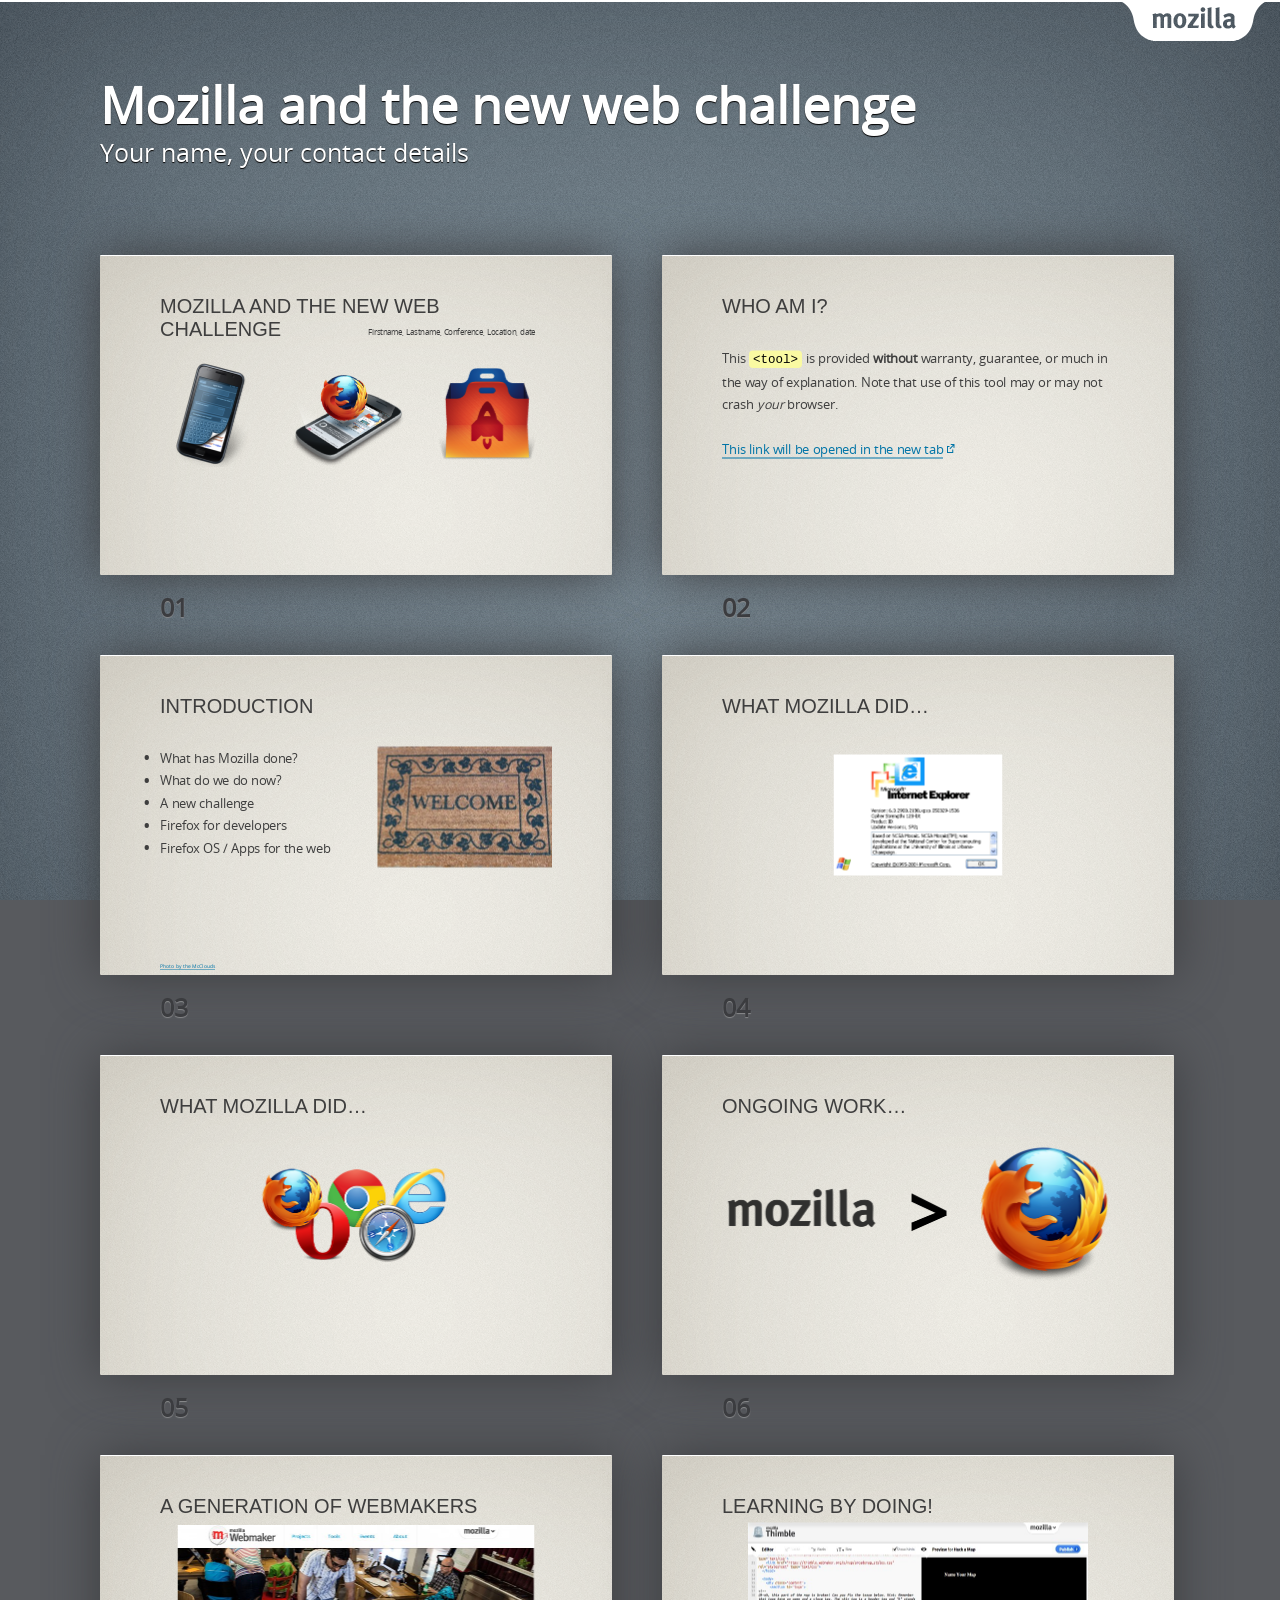
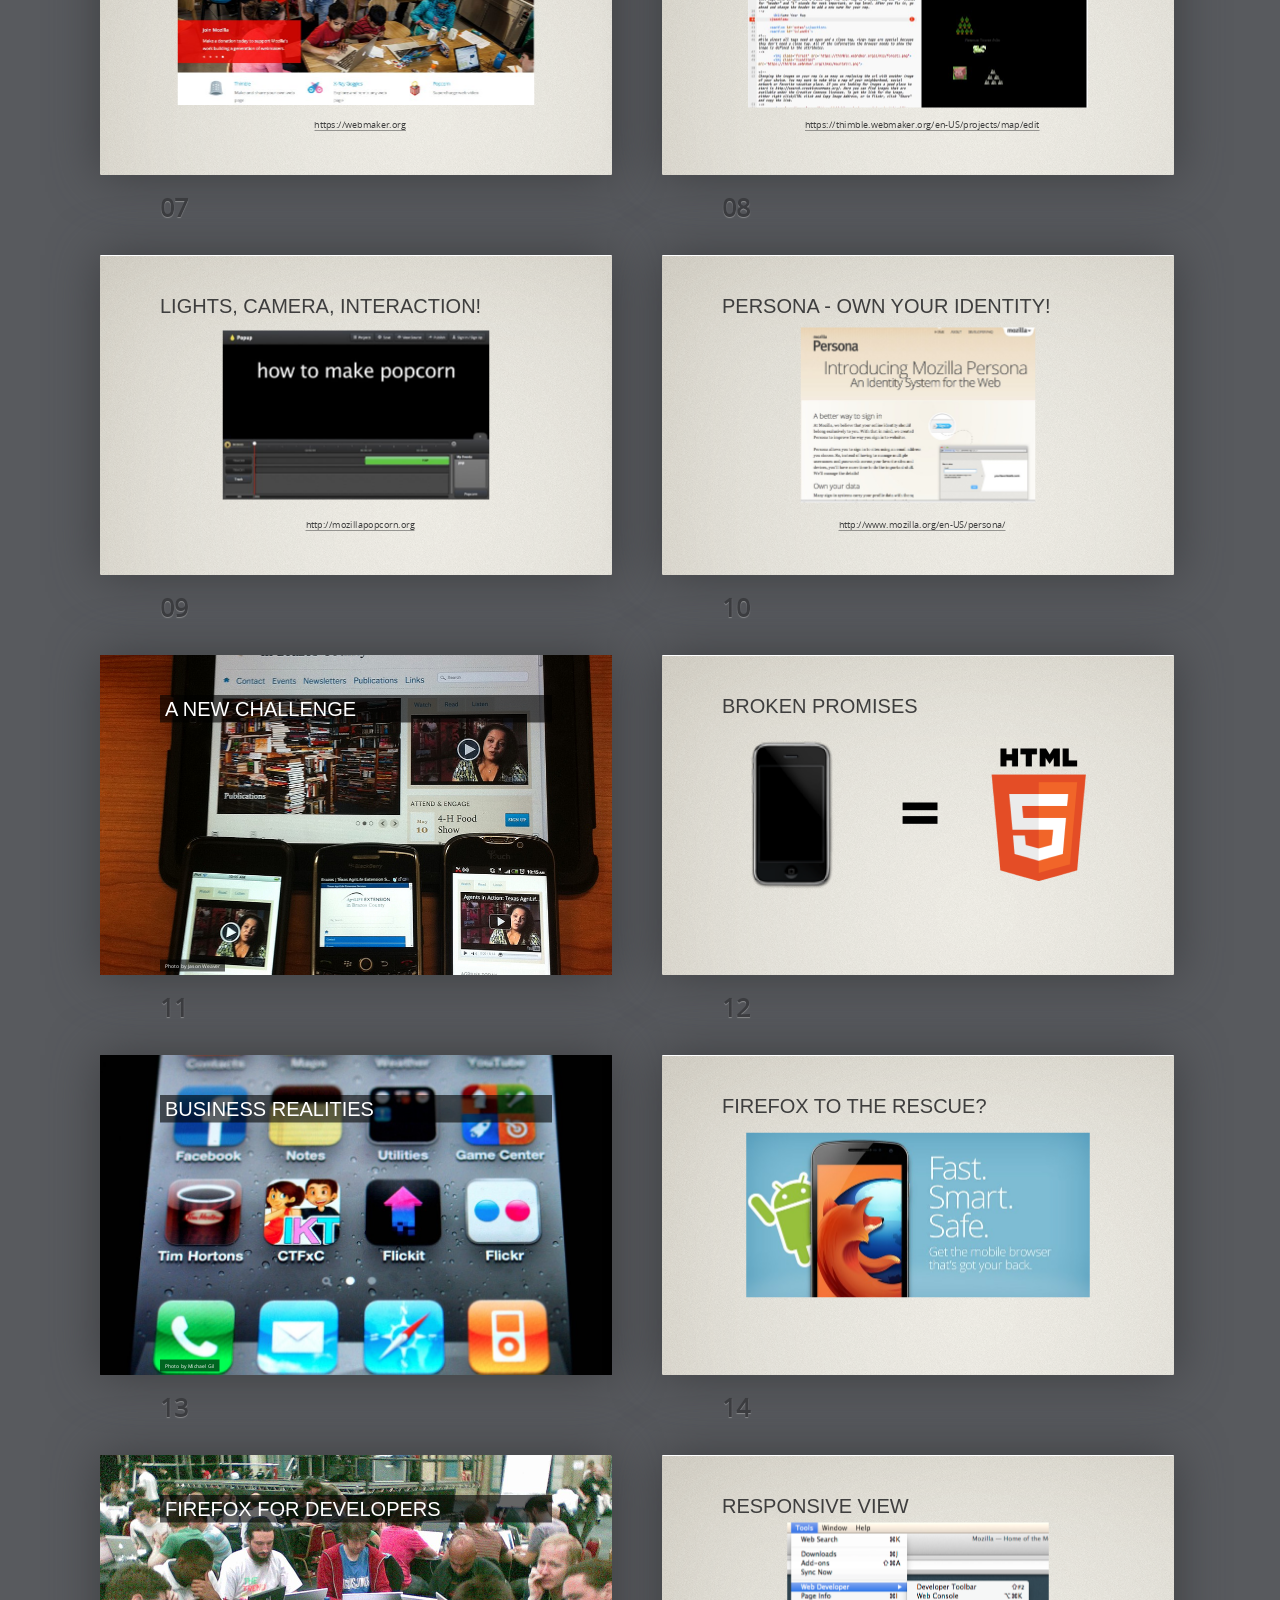
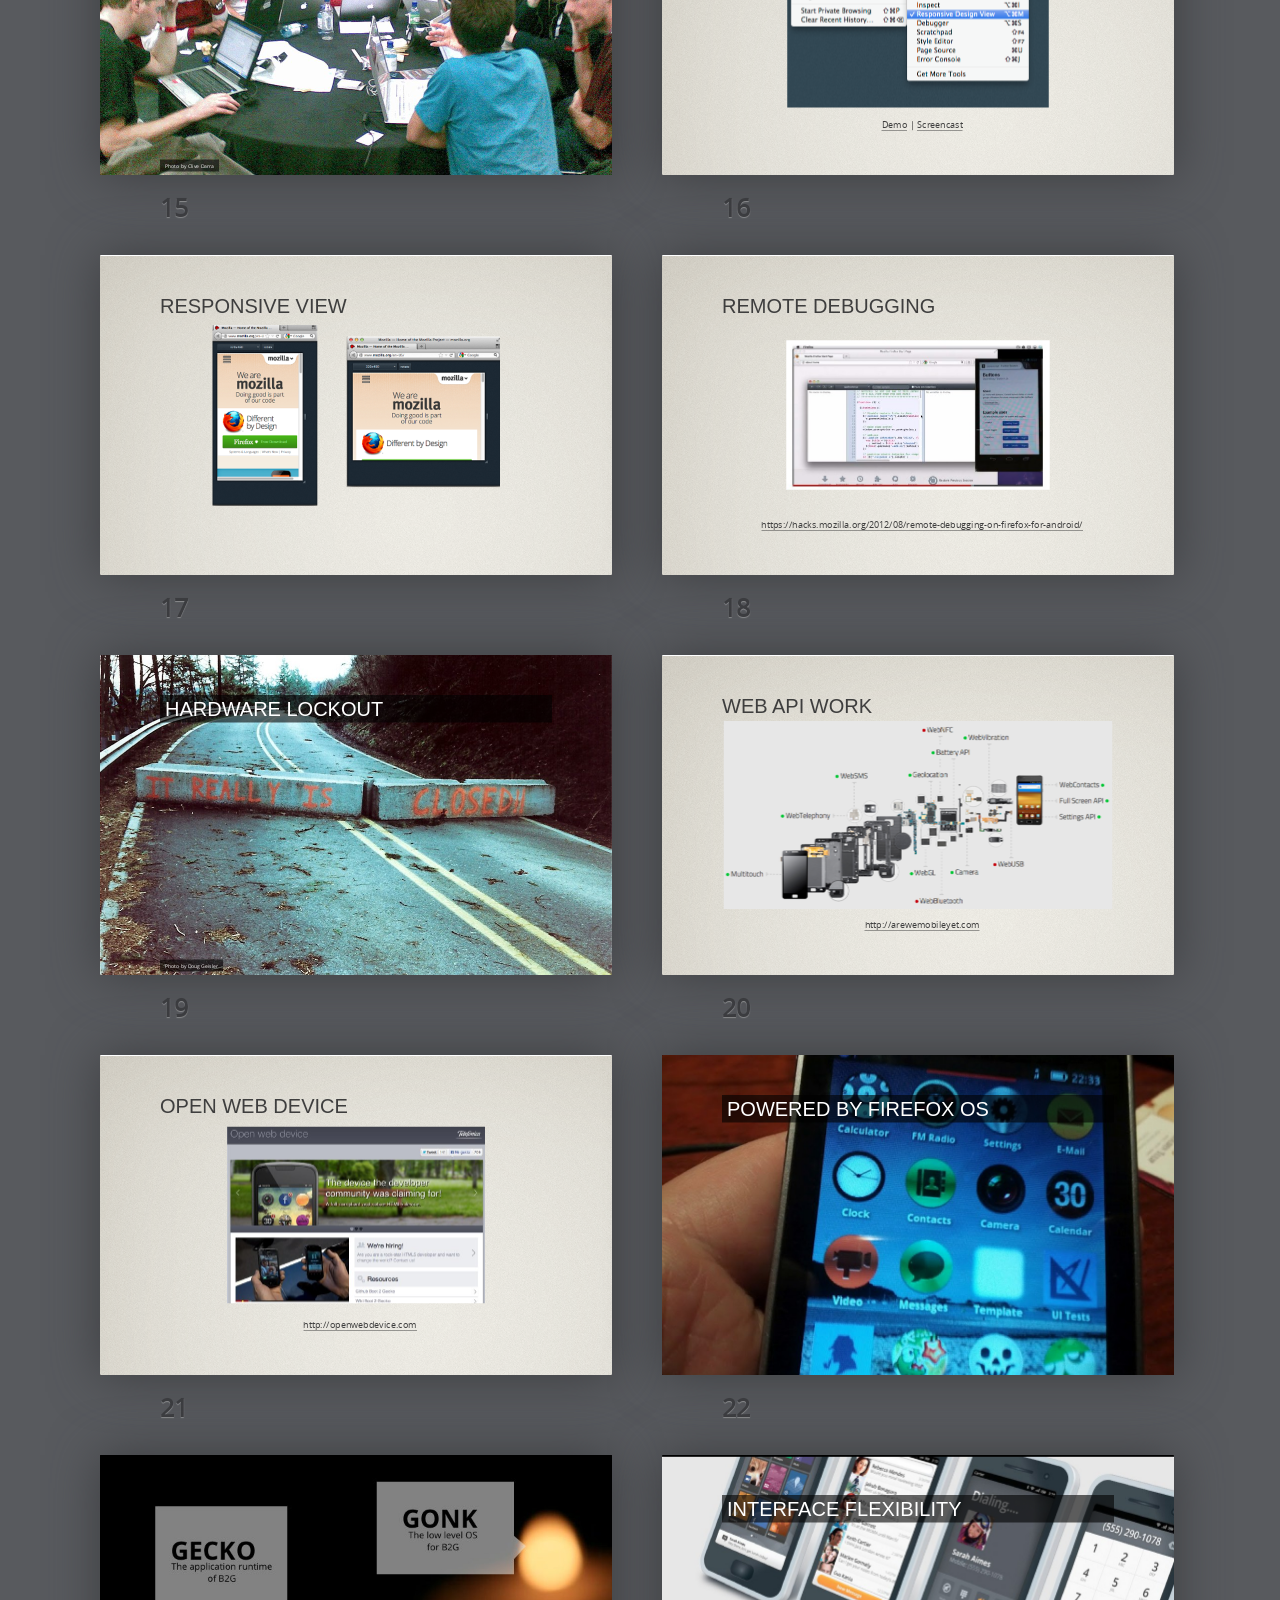
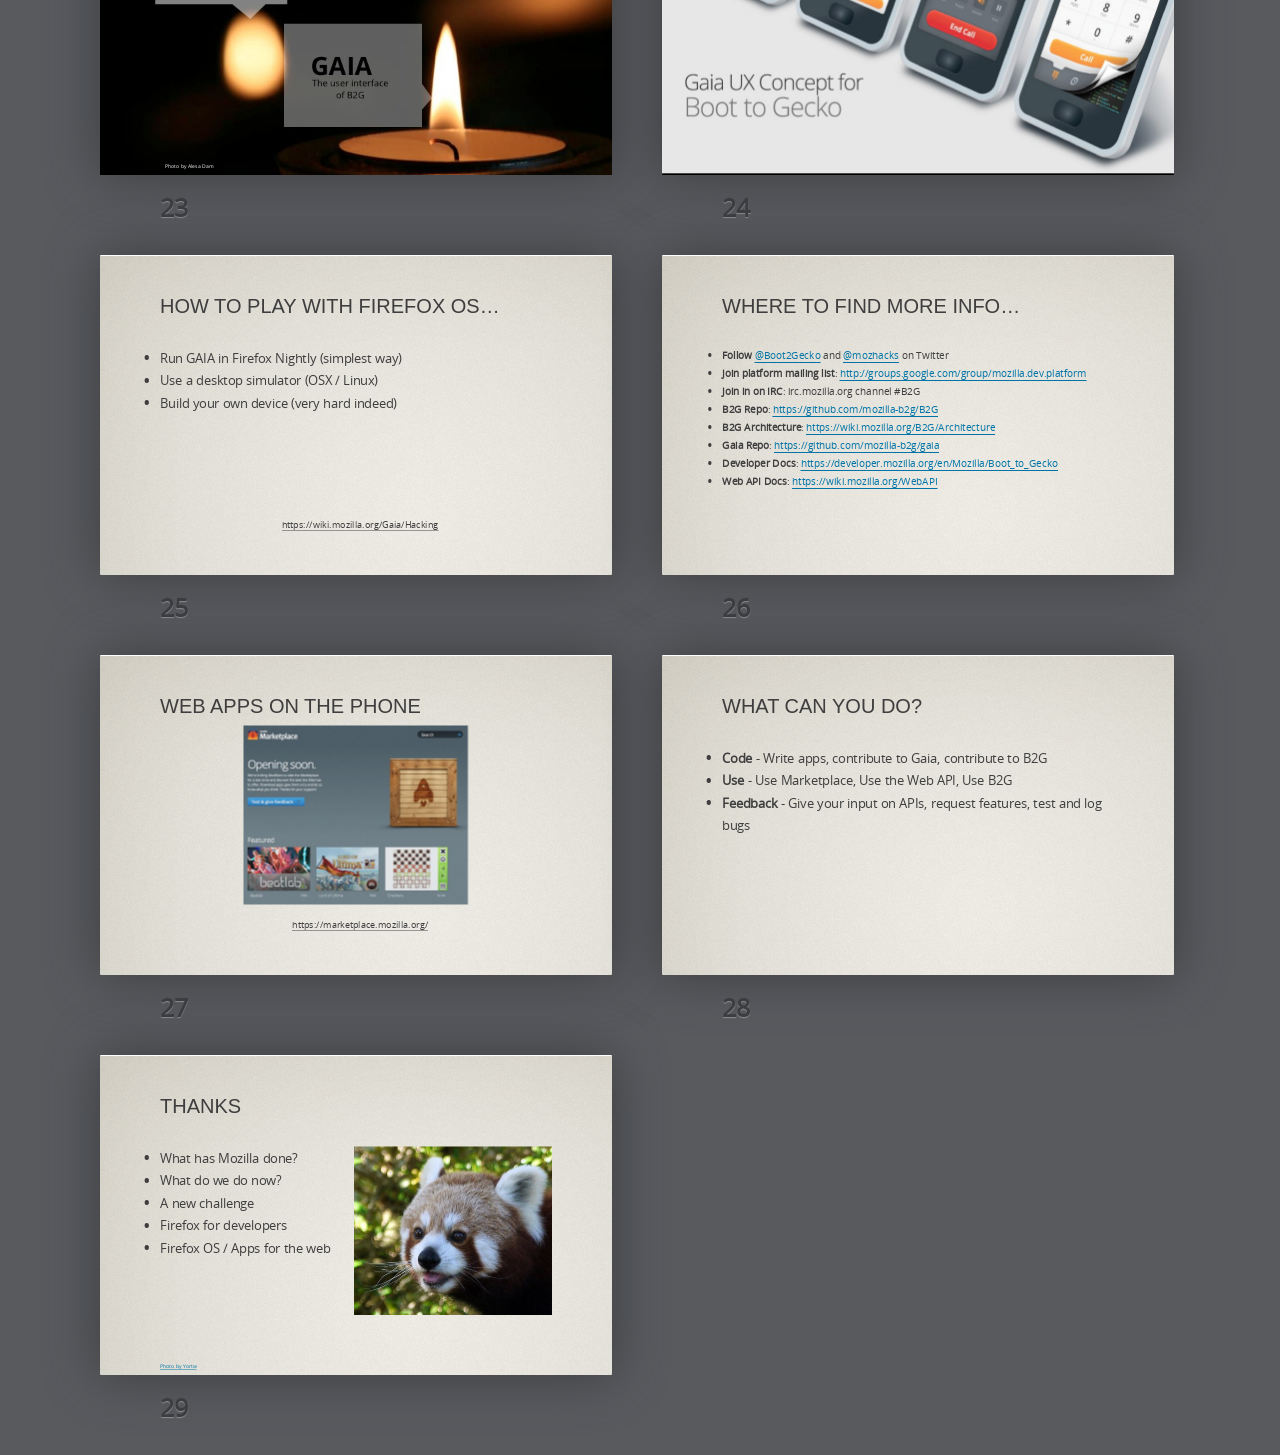
==== mozilla-and-the-new-web-challenge/index.html @ 512bf42b "master slide deck for mozilla story" ====
<!DOCTYPE HTML>
<html lang="en-US">
<!-- <html lang="en-US" class="nonumbers"> -->
<!-- ^ if you want no numbers on the slides add a "nonumbers" class to the HTML element -->
<head>
	<title>Mozilla and the new web challenge</title>
	<meta charset="UTF-8">
	<meta name="viewport" content="width=1274, user-scalable=no">
	<link rel="stylesheet" href="themes/mozilla/styles/style.css">
</head>
<body class="list">
	<header class="caption">
		<h1>Mozilla and the new web challenge</h1>
		<p class="footer">Your name, your contact details</p>
	</header>

<!-- 
	
	Simply copy the whole block for each slide you want.
	Special slides get extra classes. Each slide needs an ID 
	to allow for bookmarking and target jumping.
	
	Images, videos and SVG objects are automatically centred
	when you add a class of "middle"

	If you add a "cover" class images are taking over the whole 
	screen resized to height. Add a "w" class to resize to width.

 -->
	<div id="cover" class="slide"><div>
		<section>
			<header>
				<h2>Mozilla and the new web challenge</h2>
			</header>
			<img src="pictures/introicons.png" class="middle" alt="Icons of B2G, Firefox OS and Mozilla Apps">
			<footer class="byline">Firstname, Lastname, Conference, Location, date</footer>
		</section>
	</div></div>

	<div id="intro" class="slide"><div>
		<section>
			<header>
				<h2>Who am I?</h2>
			</header>
			<p>This <code>&lt;tool&gt;</code> is provided <strong>without</strong> warranty, guarantee, or much in the way of explanation. Note that use of this tool may or may not crash <em>your</em> browser.</p>
			<p><a href="examples/index.htm" target="_blank">This link will be opened in the new tab</a></p>

			<footer class="notes">
				Introduce yourself, who you are and why you are the person to give that talk
			</footer>

		</section>
	</div></div>

	<div id="agenda" class="slide"><div>
		<section>
			<header>
				<h2>Introduction</h2>
			</header>
			<img src="pictures/welcome.jpg" class="right" alt="Welcome mat">
			<ul>
				<li>What has Mozilla done?</li>
				<li>What do we do now?</li>
				<li>A new challenge</li>
				<li>Firefox for developers</li>
				<li>Firefox OS / Apps for the web</li>
			</ul>
			<small class="credits">
				<a href="http://www.flickr.com/photos/mjparnell/435465575/">Photo by the McClouds</a>
			</small>

			<footer class="notes">
				Setting the stage - explain what you are going to cover. This was mainly added for 
				audiences who don't speak English as their first language.
			</footer>	

		</section>
	</div></div>

	<div id="whatmozilladid" class="slide"><div>
		<section>
			<header>
				<h2>What Mozilla did&hellip;</h2>
			</header>
			<img src="pictures/ie6.png" class="middle" alt="About Internet Explorer 6 info">

		<footer class="notes">
			Explain that without Mozilla, Internet Explorer would be the dominant browser, 
			that we are a not-for-profit organisation to keep the web open and that without 
			us the web would be a corporate-only environment.
		</footer>

		</section> 
	</div></div>

	<div id="whatmozilladid2" class="slide"><div>
		<section>
			<header>
				<h2>What Mozilla did&hellip;</h2>
			</header>
			<img src="pictures/browserlympics.png" class="middle" alt="Browser Logos">

			<footer class="notes"> 
				Firefox (and Opera) also paved the way for other browsers both to be released 
				open source and support web standards. Even IE now does a lot to support and 
				also promote web standards.
			</footer>

		</section>
	</div></div>

	<div id="morethanfirefox" class="slide"><div>
		<section>
			<header>
				<h2>Ongoing work&hellip;</h2>
			</header>
			<img src="pictures/mozillamore.png" class="middle" alt="Mozilla is more than Firefox">

			<footer class="notes">
				Mozilla is much more than Firefox though. We are a not-for-profit organisation to 
				promote the open web. This means we educate people on how to publish content and 
				we protect people's privacy and identity and choice on the web.
			</footer>

		</section>
	</div></div>


	<div id="webmaker" class="slide"><div>
		<section>
			<header>
				<h2>A generation of webmakers</h2>
			</header>
			<img src="pictures/webmaker.jpg" class="middle" alt="Mozilla Webmaker">
			<p class="demourl">
				<a href="https://webmaker.org">https://webmaker.org</a>
			</p>

			<footer class="notes">
				Mozilla Webmaker is an ongoing project to turn pure consumers of the web
				into makers. We teach basic web editing skills, how to publish and mix 
				video with online content and basic ways to keep safe and have a good
				time on the web.
			</footer>

		</section>
	</div></div>

	<div id="thimble" class="slide"><div>
		<section>
			<header>
				<h2>Learning by doing!</h2>
			</header>
			<img src="pictures/thimble.jpg" class="middle" alt="Mozilla Thimble">
			<p class="demourl">
				<a href="https://thimble.webmaker.org/en-US/projects/map/edit">https://thimble.webmaker.org/en-US/projects/map/edit</a>
			</p>
			<footer class="notes">
				Mozilla Thimble is a very simple and interactive way to learn basic HTML. An editor on the 
				right hand side of the screen lets you write things and the results are shown immediately on 
				the left. You can also choose from already existing projects and write in them. The editor 
				shows you when you make an error and links it to the documentation on the developer network.
				You can choose from various challenges to become better and better in editing HTML.
			</footer>

		</section>
	</div></div>

	<div id="popcorn" class="slide"><div>
		<section>
			<header>
				<h2>Lights, Camera, interaction!</h2>
			</header>
			<img src="pictures/popcorn.jpg" class="middle" alt="Mozilla popcorn">
			<p class="demourl">
				<a href="https://mozillapopcorn.org">http://mozillapopcorn.org</a>
			</p>

			<footer class="notes">
				Mozilla Popcorn is a simple way to create interactive web experiences from video and 
				audio materials. You have an editor to overlay web content over videos and interact 
				with parts of the page.
			</footer>

		</section>
	</div></div>

	<div id="persona" class="slide"><div>
		<section>
			<header>
				<h2>Persona - own your identity!</h2>
			</header>
			<img src="pictures/persona.jpg" height="350" class="middle" alt="Mozilla Thimble">
			<p class="demourl">
				<a href="http://www.mozilla.org/en-US/persona/">http://www.mozilla.org/en-US/persona/</a>
			</p>

			<footer class="notes">
				Mozilla Persona is a simple way to log into web apps and sites. Instead of having 
				to create a username and password for each product you log in to Persona allows you 
				to identify yourself with one of your verified e-mails. That way you don't have to
				have thousands of profiles online and you only give sites the information you want 
				instead of all your data.
			</footer>

		</section>
	</div></div>

	<div id="a-new-challenge" class="slide cover w"><div>
		<section>
			<header>
				<h2>A new challenge</h2>
			</header>
			<img src="pictures/responsive.jpg" class="middle" alt="Responsive Design">
			<small class="credits"><a href="http://www.flickr.com/photos/indyplanets/5693612984/">Photo by Jason Weaver</a></small>

		<footer class="notes">
			One very obvious change in the last years was that the web became much more mobile.
			Instead of desktop machines we use laptops, smart phones and tablets and all of 
			these devices get more powerful by the month. They all come with different resolutions
			and connectivity issues, though and Mozilla is happy to take on the challenge of 
			moving the open web from immobile machines to on-the-go computing.
		</footer>
	
		</section>
	</div></div>


	<div id="brokenpromise" class="slide"><div>
		<section>
			<header>
				<h2>Broken promises</h2>
			</header>
			<img src="pictures/html5promise.png" class="middle" alt="Smartphone equals HTML5">

		<footer class="notes">
			When a certain company very loudly proclaimed that the desktop is dead 
			and smartphones are the future and that HTML5 is the new standard to 
			power smartphones we were very happy and interested indeed. Finally 
			web standards got a platform that is on the bleeding edge and very 
			beautiful and we all were ready to chip in to make this an open 
			experience that empowers everyone to build for these new devices.
		</footer>

		</section>
	</div></div>

	<div id="business-realities" class="slide cover w"><div>
		<section>
			<header>
				<h2>Business realities</h2>
			</header>
			<img src="pictures/apps.jpg" class="middle" alt="Apps">
			<small class="credits">
				<a href="http://www.flickr.com/photos/msvg/5385759365/">Photo by Michael Gil</a>
			</small>

		<footer class="notes">
			However, when native apps took off a lot of companies realised that there 
			is money to be made by not keeping things open. Apps can do more than 
			HTML5 can because the OS and hardware providers grant them more access and
			control the experience. If you control the software and the hardware, you 
			can build great, but very bespoke products. If you allow for open technologies
			to be used, you lose control and you make less money as a hardware provider.
			As a developer, you shouldn't have to go that route.
		</footer>

		</section>
	</div></div>

	<div id="firefoxandroid" class="slide"><div>
		<section>
			<header>
				<h2>Firefox to the rescue?</h2>
			</header>
			<img src="pictures/firefoxandroid.jpg" class="middle" alt="Firefox for Android">

		<footer class="notes">
			Firefox is now available on Android and does quite a few things 
			more than the Android stock browser (not Chrome) does. You can 
			get it on the Android market and we welcome any feedback you 
			can give us to make it the best experience possible.
		</footer>

		</section>
	</div></div>


	<div id="firefox-for-developers" class="slide cover w"><div>
		<section>
			<header>
				<h2>Firefox for developers</h2>
			</header>
			<img src="pictures/hackday.jpg" class="middle" alt="Developers at a hack day">
			<small class="credits">
				<a href="http://www.flickr.com/photos/osde-info/563699963/">Photo by Clive Darra</a>
			</small>

		<footer class="notes">
			Firefox lately has gotten a lot of new features for developers far beyond 
			what the Firebug extension gave you. Some of them are very handy to have 
			when building for mobile devices.
		</footer>

		</section>
	</div></div>

	<div id="responsiveview" class="slide"><div>
		<section>
			<header>
				<h2>Responsive view</h2>
			</header>
			<img src="pictures/responsivemenu.png" class="middle" alt="Responsive view in Firefox">
			<p class="demourl">
				<a href="http://paulrouget.com/e/devtoolsupdate/">Demo</a> | 
				<a href="http://www.youtube.com/watch?v=t07cLJhJkjQ">Screencast</a>
			</p>

		<footer class="notes">
			A new feature in Firefox is the responsive view which makes it easy to 
			simulate different mobile device resolutions. This makes it much easier
			to test your designs.
		</footer>

		</section>
	</div></div>

	<div id="responsivedemo" class="slide"><div>
		<section>
			<header>
				<h2>Responsive view</h2>
			</header>
			<img src="pictures/responsive-demo.png" class="middle" alt="Two views of the same page">

		<footer class="notes">
			The responsive view in Firefox makes it easy to test what your app looks like
			in different resolutions and when you switch from landscape to portrait mode. 
			Instead of resizing the window you resize the document in the browser. It comes
			with lots of presets of the sizes of common phones and tablets and you still
			have access to all the buttons and tabs of your browser.
		</footer>

		</section>
	</div></div>

	<div id="remotedebugging" class="slide"><div>
		<section>
			<header>
				<h2>Remote debugging</h2>
			</header>
			<img src="pictures/remotedebug.jpg" class="middle" alt="Remote debugging">
			<p class="demourl">
				<a href="https://hacks.mozilla.org/2012/08/remote-debugging-on-firefox-for-android/">https://hacks.mozilla.org/2012/08/remote-debugging-on-firefox-for-android/</a>
			</p>

		<footer class="notes">
			The latest Firefox now allows for remote debugging, which means you 
			can develop on your desktop and see the results on your phone instead
			of having to send code, restart the phone or reload the page and all 
			that pain. With remote debugging you can see what is going on in the 
			code of your HTML5 app on your desktop while testing it in the real
			environment.
		</footer>

		</section>
	</div></div>


	<div id="hardware-lockout" class="slide cover w"><div>
		<section>
			<header>
				<h2>Hardware lockout</h2>
			</header>
			<img src="pictures/lockout.jpg" class="middle" alt="Very obvious road block">
			<small class="credits">
				<a href="http://www.flickr.com/photos/old_sarge/100926333/">Photo by Doug Geisler</a>
			</small>

		<footer class="notes">
			The most frustrating part about this is that phone and operating 
			system providers lock out browsers and JavaScript. The fun parts
			to use in a smartphone are the camera, the sensors and to use it
			to send messages to your friends and call people. To do this, 
			however you'll need to write native code. Browsers, in general
			are locked out. This is not fair when you claim at the same 
			time that HTML5 is the platform to bring a great future.
		</footer>

		</section>
	</div></div>

	<div id="webapis" class="slide"><div>
		<section>
			<header>
				<h2>Web API work</h2>
			</header>
			<img src="pictures/hardware-blowup.png" class="middle" alt="All the hardware in a mobile with info to the corresponding Web API spec and implementation status">
			<p class="demourl">
				<a href="http://arewemobileyet.com">http://arewemobileyet.com</a>
			</p>

		<footer class="notes">
			At arewemobileyet.com we have a live view of how far down the line 
			we are in defining and implementing open APIs that will give web 
			developers access to this hardware. These are standards that can 
			be used by other browser vendors and are implemented in Firefox. 
			As you can see we are very far down the line, the only thing 
			missing still is USB and NFC connectivity, other than that all 
			that is in your phone can be accessed by JavaScript.
		</footer>

		</section>
	</div></div>

	<div id="openwebdevice" class="slide"><div>
		<section>
			<header>
				<h2>Open Web Device</h2>
			</header>
			<img src="pictures/openwebdevice.jpg" class="middle" alt="Openwebdevice web site">
			<p class="demourl">
				<a href="http://openwebdevice.com">http://openwebdevice.com</a>
			</p>

		<footer class="notes">
			The open web device is an initiative by Telefonica to bring the 
			web to people who can not afford a high-market smartphone and 
			still should get the chance to be online on the go. These 
			devices will go on sale in Brazil as the first market in 
			early 2013.
		</footer>

		</section>
	</div></div>

	<div id="firefoxos" class="slide cover w"><div>
		<section>
			<header>
				<h2>Powered by Firefox OS</h2>
			</header>
			<img src="pictures/otoro.jpg" class="middle" alt="Firefox OS running on a phone">

		<footer class="notes">
			The open web device is powered by Firefox OS a new operating 
			system for mobiles developed by Mozilla.
		</footer>

		</section>
	</div></div>

	<div class="slide cover w" id="firefox-os-components-detail"><div>
		<section>
			<img src="pictures/componentsflame.jpg" class="middle" alt="Gonk, Gecko and Gaia">
			<small class="credits">
				<a href="http://www.flickr.com/photos/alesadam/3869366195/">Photo by Alesa Dam</a>
			</small>

		<footer class="notes">
			Firefox OS is build with three components: 
			Gonk is the Linux layer talking to the hardware (the same Android uses)
			Gecko is the rendering and JavaScript engine (same as Firefox) and
			Gaia is the interface - everything you see - written in HTML5
		</footer>

		</section>
	</div></div>

	<div id="gaia-concepts" class="slide cover w"><div>
		<section>
			<header>
				<h2>Interface flexibility</h2>
			</header>
			<img src="pictures/uxconcept.jpg" class="middle" alt="Gaia concepts">

		<footer class="notes">
			The whole interface of Firefox OS is written in web technologies. This
			means phone or phone service providers can complete change the look, 
			feel and functionality of the phone interface itself. This is something
			completely new and can lead to a lot of great phone innovation for 
			special needs. Consider a kid's phone with three simple buttons or 
			company phones that only have the apps you need for your job and nothing
			else.
		</footer>

		</section>
	</div></div>

	<div id="how-to-play-with-firefox-os" class="slide"><div>
		<section>
			<header>
				<h2>How to play with Firefox OS&hellip;</h2>
			</header>
			<ul>
				<li>Run GAIA in Firefox Nightly (simplest way)</li>
				<li>Use a desktop simulator (OSX / Linux)</li>
				<li>Build your own device (very hard indeed)</li>
			</ul>
			<p class="demourl">
				<a href="https://wiki.mozilla.org/Gaia/Hacking">https://wiki.mozilla.org/Gaia/Hacking</a>
			</p>

		<footer class="notes">
			You can run Firefox OS on your own computer inside Firefox Nightly 
			or with Desktop simulators.
			The easiest is to run it in the browser and build your apps for it 
			with the environment you are familiar with. 
			You can put it on your own phones but the process is not easy (yet)
			The idea of Firefox OS is to bring new, affordable web-enabled phones 
			to people and not to replace Android/iOS.
		</footer>

		</section>
	</div></div>


	<div id="more-info" class="slide"><div>
		<section>
			<header>
				<h2>Where to find more info&hellip;</h2>
			</header>
			<ul class="longlist">
				<li><strong>Follow</strong> <a href="http://twitter.com/Boot2Gecko">@Boot2Gecko</a> and <a href="http://twitter.com/mozhacks">@mozhacks</a> on Twitter</li>
				<li><strong>Join platform mailing list</strong>: <a href="http://groups.google.com/group/mozilla.dev.platform">http://groups.google.com/group/mozilla.dev.platform</a></li>
				<li><strong>Join in on IRC</strong>: irc.mozilla.org channel #B2G</li>
				<li><strong>B2G Repo</strong>: <a href="https://github.com/mozilla-b2g/B2G">https://github.com/mozilla-b2g/B2G</a></li>
				<li><strong>B2G Architecture</strong>: <a href="https://wiki.mozilla.org/B2G/Architecture">https://wiki.mozilla.org/B2G/Architecture</a></li>
				<li><strong>Gaia Repo</strong>: <a href="https://github.com/mozilla-b2g/gaia">https://github.com/mozilla-b2g/gaia</a></li>
				<li><strong>Developer Docs</strong>: <a href="https://developer.mozilla.org/en/Mozilla/Boot_to_Gecko">https://developer.mozilla.org/en/Mozilla/Boot_to_Gecko</a></li>
				<li><strong>Web API Docs</strong>: <a href="https://wiki.mozilla.org/WebAPI">https://wiki.mozilla.org/WebAPI</a></li>
			</ul>

		<footer class="notes">
			There are many ways to keep up to date with Firefox OS/Boot2Gecko. 
			Here are the most important ones.
		</footer>

		</section>
	</div></div>

	<div id="marketplace" class="slide"><div>
		<section>
			<header>
				<h2>Web APPS on the phone</h2>
			</header>
			<img src="pictures/marketplace.jpg" class="middle" alt="Mozilla Marketplace">
			<p class="demourl">
				<a href="https://marketplace.mozilla.org/">https://marketplace.mozilla.org/</a>
			</p>

		<footer class="notes">
			Of course a phone without apps is not going to be very interesting to audiences 
			out there. This is why Mozilla has its own app store that contains apps that can 
			run on a Firefox OS phone but also in the browser. 
			These apps are built with HTML5, CSS and JavaScript and all you need to give us 
			to be part of it is a manifest file. 
		</footer>

		</section>
	</div></div>

	<div id="what-can-you-do" class="slide"><div>
		<section>
			<header>
				<h2>What can you do?</h2>
			</header>
			<ul>
				<li><strong>Code</strong> - Write apps, contribute to Gaia, contribute to B2G</li>
				<li><strong>Use</strong> - Use Marketplace, Use the Web API, Use B2G</li>
				<li><strong>Feedback</strong> - Give your input on APIs, request features, test and log bugs</li>
			</ul>

		<footer class="notes">
			Firefox OS needs developers to help it out. You can contribute in many ways. 
			The easiest is to play with it and give us feedback as to what you'd want out 
			of it. Of course we love people to code with us, too, and we very much need 
			people to build apps on B2G.
		</footer>

		</section>
	</div></div>

	<div id="thanks" class="slide"><div>
		<section>
			<header>
				<h2>Thanks</h2>
			</header>
			<img src="pictures/redpanda.jpg" class="right" alt="Red panda (Firefox)">
			<ul>
				<li>What has Mozilla done?</li>
				<li>What do we do now?</li>
				<li>A new challenge</li>
				<li>Firefox for developers</li>
				<li>Firefox OS / Apps for the web</li>
			</ul>
			<small class="credits">
				<a href="http://www.flickr.com/photos/yortw/5798336827/">Photo by Yortw</a>
			</small>

		<footer class="notes">
			Say thanks, add a URL where to get the slides, and where people in the audience
			can contact you.			
		</footer>

		</section>
	</div></div>

	<!--
		To hide progress bar from entire presentation
		just remove “progress” element.
		-->
	<div class="progress"><div></div></div>
	<script src="scripts/script.js"></script>
	<!-- Copyright © 2010–2012 Vadim Makeev — pepelsbey.net -->
</body>
</html>
---- mozilla-and-the-new-web-challenge/themes/mozilla/styles/style.css ----
/*
	Mozilla theme for Shower presentation template: http://github.com/pepelsbey/shower
	Copyright © 2010–2011 Vadim Makeev, http://pepelsbey.net/
	Licensed under MIT license: https://github.com/pepelsbey/shower/wiki/License
	Theme by Chris Heilmann http://christianheilmann.com @codepo8
*/

@import url(fonts.css);
@import url(reset.css);

BODY {
	font:25px/1.8 'OpenSansRegular', sans-serif;
	counter-reset:paging;
	}

body:after {
	position:absolute;
	top:0;
	right:10px;
	width:153px;
	height:41px;
	background:url(../images/tab-2.png);
	content:'';
	}


/* Slide
---------------------------------------- */
.slide:after {
	counter-increment:paging;
	content:counter(paging, decimal-leading-zero);
	}
.slide section {
	padding:80px 120px 0;
	width:784px;
	height:560px;
	background:url(../images/bg-sandstone-2.png);
	color:rgb(62,62,62);
	}

.nonumbers .full .slide:after{
	content: '';
	}

/* Header */
.slide header {
	margin:0 0 58px;
	color:rgb(62,62,62);
	text-transform: uppercase;
	font:lighter 40px/1.13 'OpenSansLight', sans-serif;
	}

/* Elements */
.slide p {
	margin:0 0 45px;
	}
.slide p.note {
	color:#888;
	}
.slide a {
	border-bottom:0.1em solid;
	color:#0174A7;
	text-decoration:none;
	}
.slide a[target=_blank] {
	margin-right:22px;
	}
.slide a[target=_blank]:after {
	position:absolute;
	margin-left:7px;
	font-family:'Target Blank';
	content:'\005E';
	}
.slide b,
.slide strong {
	font-weight:bold;
	}
.slide i,
.slide em {
	font-style:italic;
	}
.slide kbd,
.slide code {
	padding:3px 8px;
	-webkit-border-radius:8px;
	-moz-border-radius:8px;
	border-radius:8px;
	background:#FAFAA2;
	color:#000;
	-webkit-tab-size:4;
	-moz-tab-size:4;
	-o-tab-size:4;
	tab-size:4;
	font-family:'monaco', 'courier', monospace;
	}

/* Quote */
.slide blockquote {
	font-style:italic;
	}
.slide blockquote:before {
	position:absolute;
	margin:-15px 0 0 -80px;
	color:#666;
	font:200px/1 'Open Sans', sans-serif;
	content:'\201C'; /* ldquo */
	}

/* Lists */
.slide ol,
.slide ul {
	margin:0 0 45px;
	counter-reset:list;
	}
	.slide ul ul,
	.slide ol ul,
	.slide ol ol,
	.slide ul ol {
		margin:0 0 0 38px;
		}
	.slide ol > li:before,
	.slide ul > li:before {
		position:absolute;
		margin-left:-120px;
		width:100px;
		color:rgb(62,62,62);
		text-align:right;
		}
	.slide ul > li:before {
		content:'\2022'; /* bull */
		line-height:1.1;
		font-size:40px;
		}
	.slide ol > li:before {
		counter-increment:list;
		content:counter(list)'.';
		}

/* Code */
.slide pre {
	margin:0 0 45px;
	counter-reset:code;
	white-space:normal;
	}
	.slide pre code {
		display:block;
		padding:0;
		background:none;
		white-space:pre;
		}
	.slide pre code:before {
		position:absolute;
		margin:0 0 0 -120px;
		width:110px;
		color:rgb(182, 182, 182);
		text-align:right;
		counter-increment:code;
		content:counter(code, decimal-leading-zero)'.';
		}
	.slide pre mark {
		padding:3px 8px;
		-webkit-border-radius:8px;
		-moz-border-radius:8px;
		border-radius:8px;
		background:#FAFAA2;
		color:#000;
		font-style:normal;
		}
	.slide pre .important {
		background:#C00;
		color:#FFF;
		font-weight:normal;
		}
	.slide pre .comment {
		padding:0;
		background:none;
		color:#888;
		}

/* Cover */
.slide.cover section {
	background:#000;
	overflow:hidden;
	}
	.slide.cover section:before {
		display:none;
	}
	.slide.cover .byline {
		color: #fff;
		text-align: right;
		position: absolute;
		bottom: 10px;
		right: 10px;
	}
.slide.cover img,
.slide.cover svg,
.slide.cover video,
.slide.cover object {
	position:absolute;
	top:0;
	left:50%;
	z-index:-1;
	height:100%;
	-webkit-transform:translateX(-50%);
	-moz-transform:translateX(-50%);
	-ms-transform:translateX(-50%);
	-o-transform:translateX(-50%);
	transform:translateX(-50%);
	}
.slide.cover.w img,
.slide.cover.w svg,
.slide.cover.w video,
.slide.cover.w object {
	top:50%;
	left:0;
	width:100%;
	height:auto;
	-webkit-transform:translateY(-50%);
	-moz-transform:translateY(-50%);
	-ms-transform:translateY(-50%);
	-o-transform:translateY(-50%);
	transform:translateY(-50%);
	}

/* Shout */
.slide.shout section:before {
	display:none;
	}
.slide.shout h2 {
	position:absolute;
	top:50%;
	left:0;
	width:100%;
	text-align:center;
	line-height:1;
	font-size:150px;
	-webkit-transform:translateY(-50%);
	-moz-transform:translateY(-50%);
	-ms-transform:translateY(-50%);
	-o-transform:translateY(-50%);
	transform:translateY(-50%);
	}
	.slide.shout h2 a[target=_blank] {
		margin:0;
		}
		.slide.shout h2 a[target=_blank]:after {
			content:'';
			}

/* Middle */
.middle {
	position:absolute;
	top:50%;
	left:50%;
	-webkit-transform:translate(-50%, -50%);
	-moz-transform:translate(-50%, -50%);
	-ms-transform:translate(-50%, -50%);
	-o-transform:translate(-50%, -50%);
	transform:translate(-50%, -50%);
	}

/* List
---------------------------------------- */
.list {
	float:left;
	padding:80px 0 80px 100px;
	background:#585A5E url(../images/bg-darkgrey-2.png) fixed;
	}

/* Caption */
.list .caption {
	color:#fff;
	text-shadow:0 1px 1px #000;
	}
	.list .caption h1 {
		font:bold 50px/1 'OpenSansRegular', sans-serif;
		}
	.list .caption a {
		color:#fff;
		text-shadow:0 -1px 1px #1F3F60;
		text-decoration:none;
		}
	.list .caption a:hover {
		color:#5ca4ed;
		}

/* Slide */
.list .slide {
	position:relative;
	float:left;
	margin:0 50px 0 0;
	padding:80px 0 0;
	}
	.list .slide:after {
		position:absolute;
		bottom:-45px;
		left:60px;
		color:#3C3D40;
		text-shadow:0 1px 1px #8D8E90;
		line-height:1;
		font-weight:bold;
		font-size:25px;
		}
	.list .slide:target:after {
		text-shadow:0 -1px 1px #1F3F60;
		color:#fff;
		}
	.list .slide > div {
		position:relative;
		overflow:hidden;
		width:512px;
		height:320px;
		box-shadow:0 0 50px #3C3D40;
		border-radius:1px;
		background:rgba(0, 0, 0, 0.3);
		}
	.list .slide > div:hover {
		box-shadow:
			0 0 0 10px rgba(60, 61, 64, 0.6),
			0 0 50px #3C3D40;
		}
	.list .slide:target > div {
		box-shadow:
			0 0 0 10px rgba(240,240,240, 1),
			0 0 50px #3C3D40;
		}
	.list .slide section {
		-webkit-transform-origin:0 0;
		-webkit-transform:scale(0.5);
		-moz-transform-origin:0 0;
		-moz-transform:scale(0.5);
		-ms-transform-origin:0 0;
		-ms-transform:scale(0.5);
		-o-transform-origin:0 0;
		-o-transform:scale(0.5);
		transform-origin:0 0;
		transform:scale(0.5);
		}
		.list .slide section:after {
			position:absolute;
			top:0;
			right:0;
			bottom:0;
			left:0;
			content:'';
			}

/* Small */
@media all and (max-width:1274px) {
	.list .slide:after {
		left:30px;
		}
	.list .slide > div {
		width:256px;
		height:160px;
		}
	.list .slide section {
		-webkit-transform:scale(0.25);
		-moz-transform:scale(0.25);
		-ms-transform:scale(0.25);
		-o-transform:scale(0.25);
		transform:scale(0.25);
		}
	}

/* Full
---------------------------------------- */
.full {
	position:absolute;
	top:50%;
	left:50%;
	overflow:hidden;
	margin:-320px 0 0 -512px;
	width:1024px;
	height:640px;
	background:#000;
	}
	.full .caption {
		display:none;
		}
	.full .slide {
		position:absolute;
		visibility:hidden;
		}
		.full .slide:target {
			visibility:visible;
			}
		.full .slide:after {
			position:absolute;
			bottom:48px;
			right:90px;
			font-size: 16px;
			color:rgba(62,62,62,0.6);
			line-height:1;
			}
		.full .slide section {
			-webkit-transform:scale(1);
			-moz-transform:scale(1);
			-ms-transform:scale(1);
			-o-transform:scale(1);
			transform:scale(1);
			}
		.full .slide.cover {
			z-index:1;
			}
			.full .slide.cover:after,
			.full .slide.shout:after {
				content:'';
				}

/* Progress */
.full .progress {
	position:absolute;
	right:118px;
	bottom:49px;
	left:118px;
	border-radius:2px;
	border:2px solid rgba(62,62,62, 0.3);
	}
	.full .progress DIV {
		width:0;
		height:10px;
		border-radius:2px;
		background:rgba(62, 62, 62, 0.2);
		-webkit-transition:width 0.2s linear;
		-moz-transition:width 0.2s linear;
		-ms-transition:width 0.2s linear;
		-o-transition:width 0.2s linear;
		transition:width 0.2s linear;
		}
.full .progress-off {
	z-index:1;
	}
	
/* special content styles */
.byline{
	position: absolute;
	font-size: 15px;
	text-align: right;
	width: 750px;
	top: 140px;
	}
.right {
	float: right;
	}
.credits {
	font-size: 10px;
	position: absolute;
	bottom: 10px;
	}
.demourl {
	font-size: 18px;
	position: absolute;
	bottom: 40px;
	width: 800px;
	text-align: center;
	}
.demourl a {
	color:inherit;
	}
.cover h2, .cover a {
	color:#fff;
	background: rgba(0,0,0,0.6);
	padding: 5px 10px;
	border-bottom: none;
	text-decoration: none;
	}
.longlist {
	font-size: 20px;
	}
.slide ul.longlist > li:before {
	content:'\2022'; /* bull */
	line-height:1.1;
	font-size:30px;
	}
/* Notes */		
.full .notes {
	display:none;
	}
.list .notes {
	background: #fff;
	padding: 5px 10px;
	z-index: 10;
	display: block;
	position: absolute;
	bottom: -500px;
	left: 50px;
	right: 50px;
	-webkit-transition: bottom .5s;
	-moz-transition: bottom .5s;
	-ms-transition: bottom .5s;
	-o-transition: bottom .5s;
	transition: bottom .5s;
}
.list .slide:hover .notes {
	bottom: 15px;
}
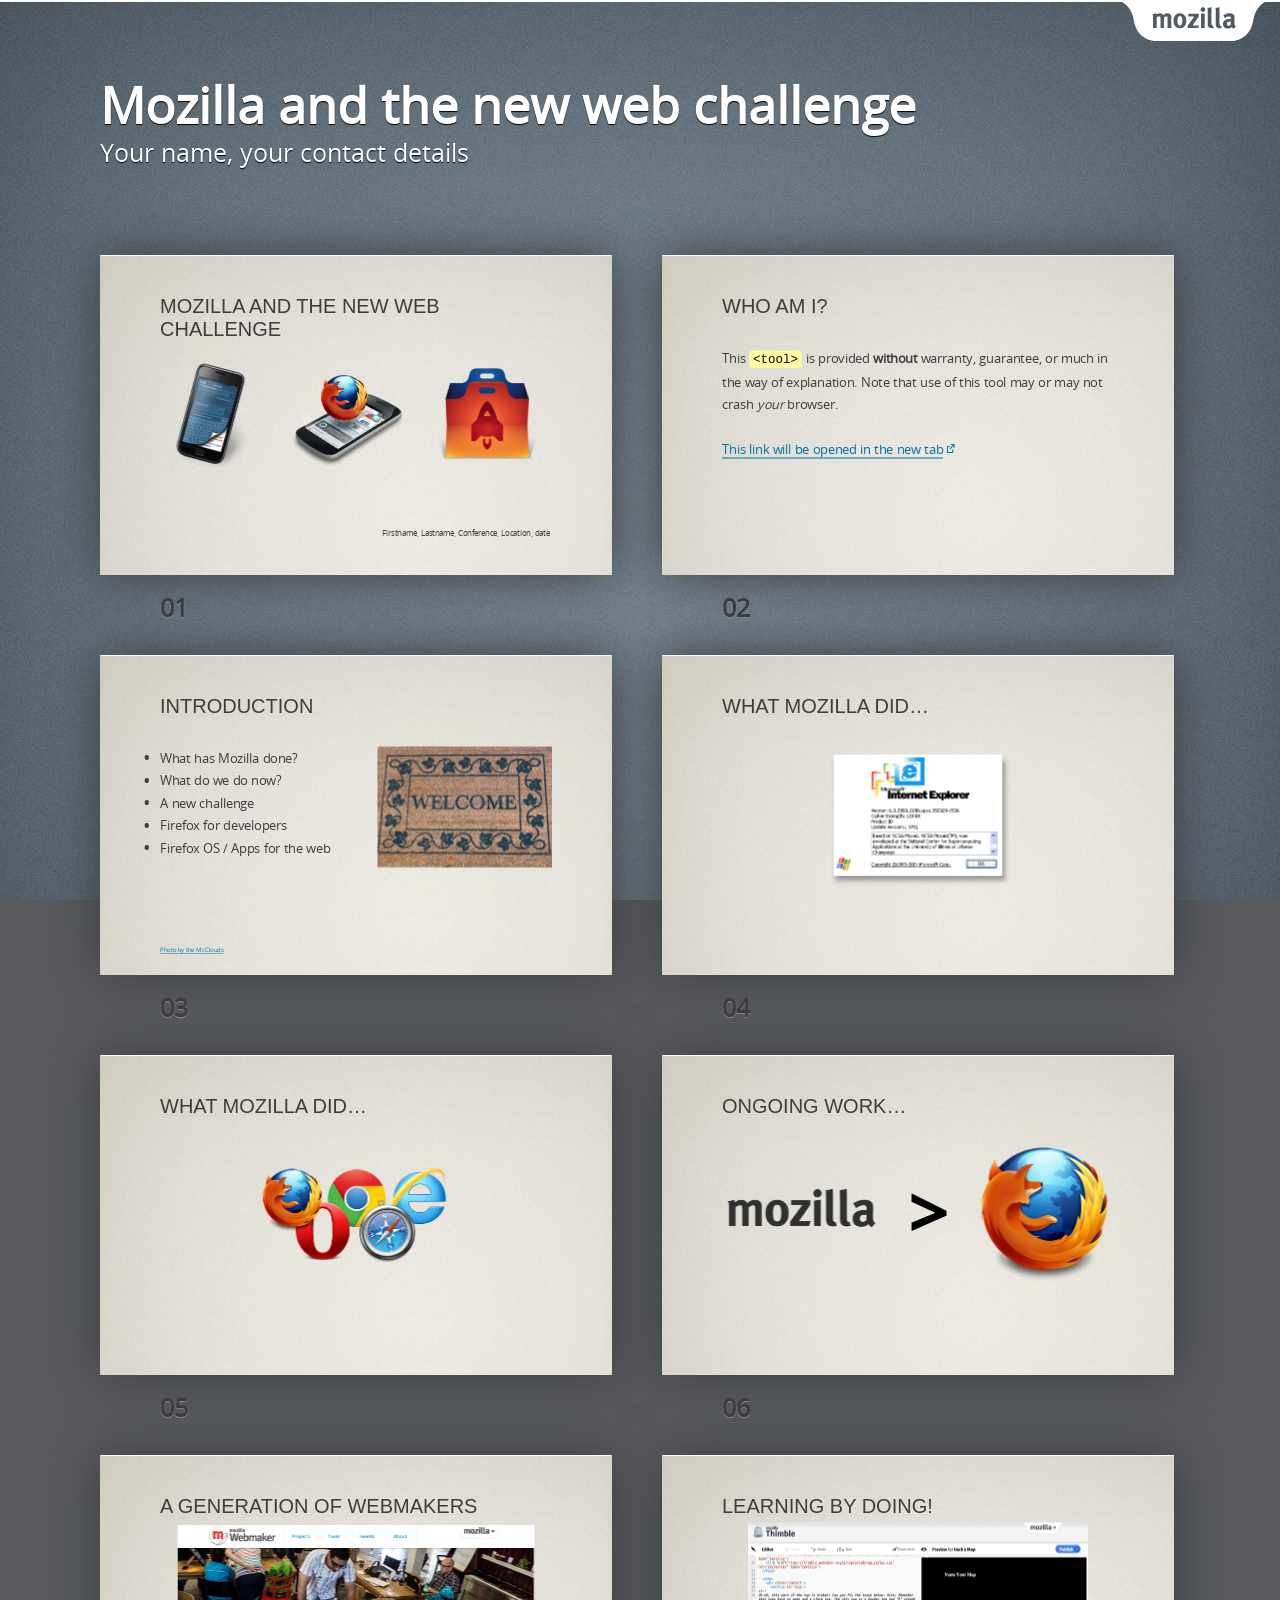
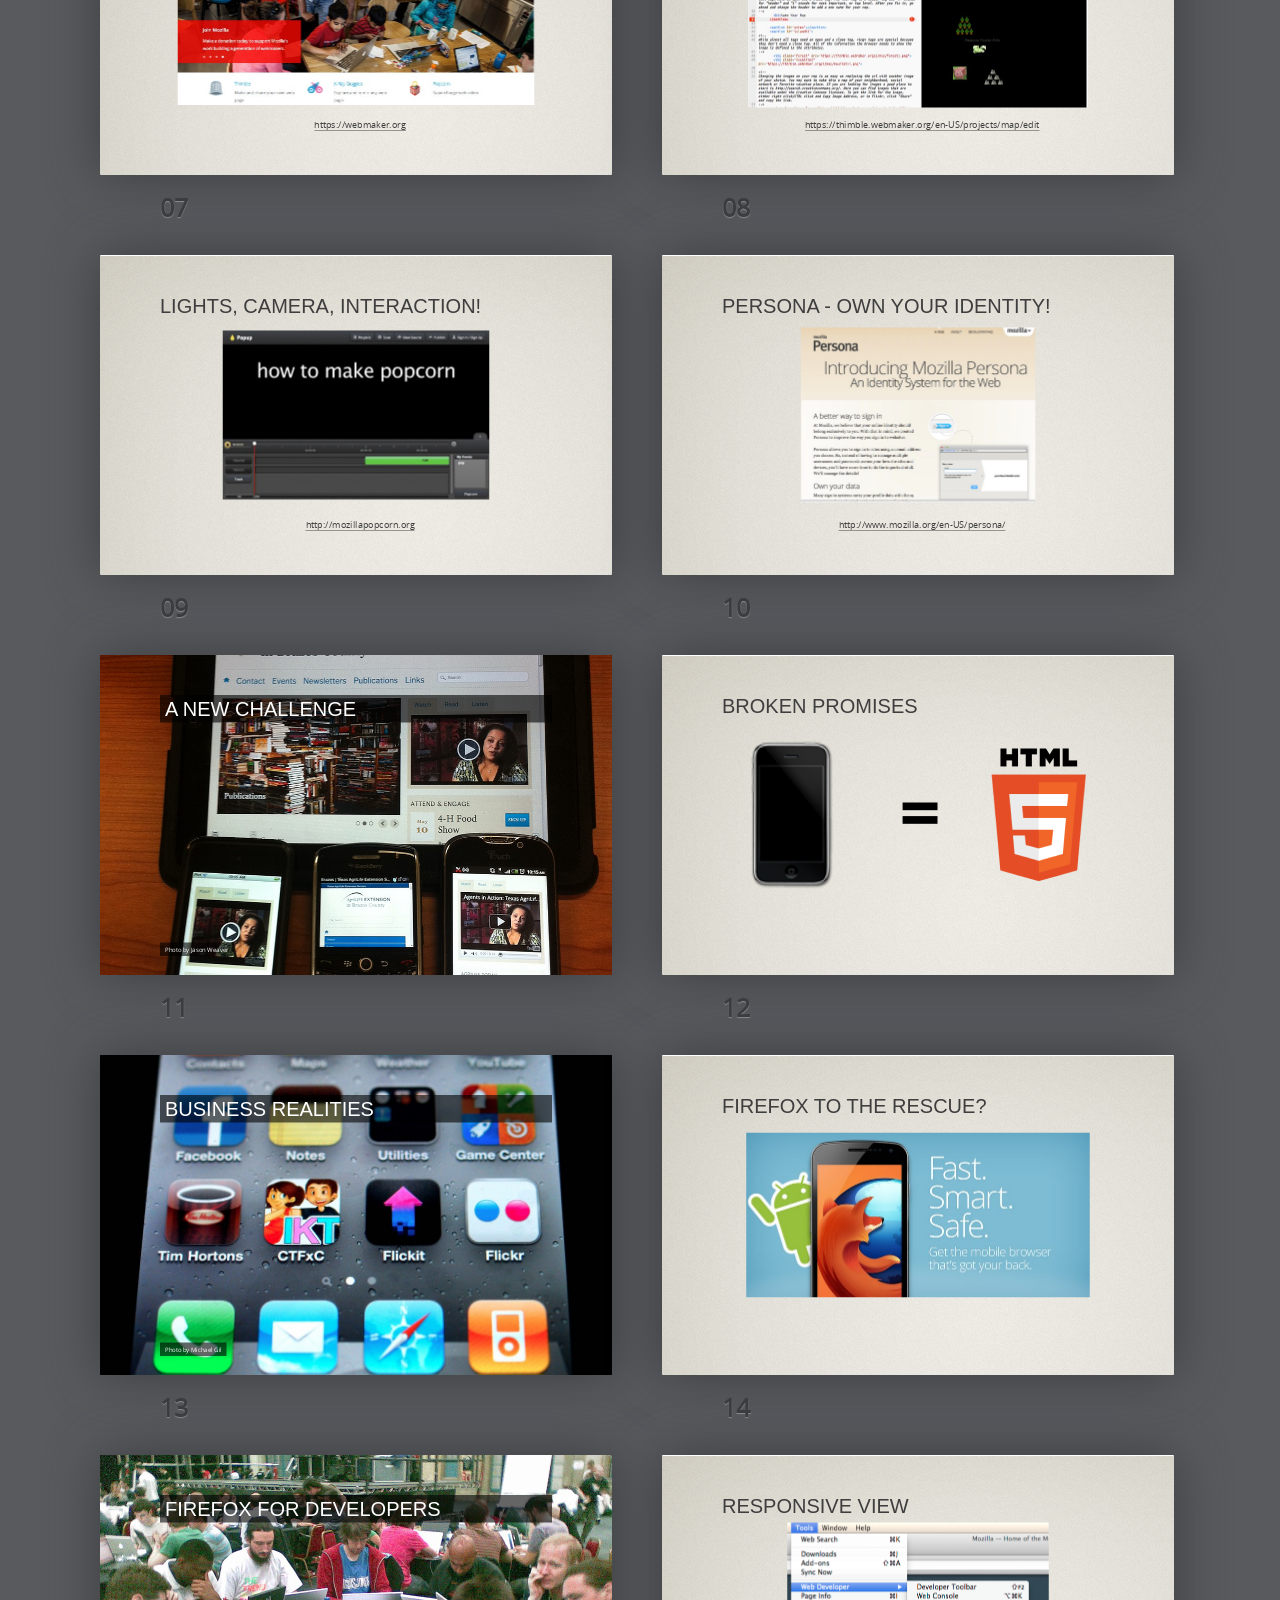
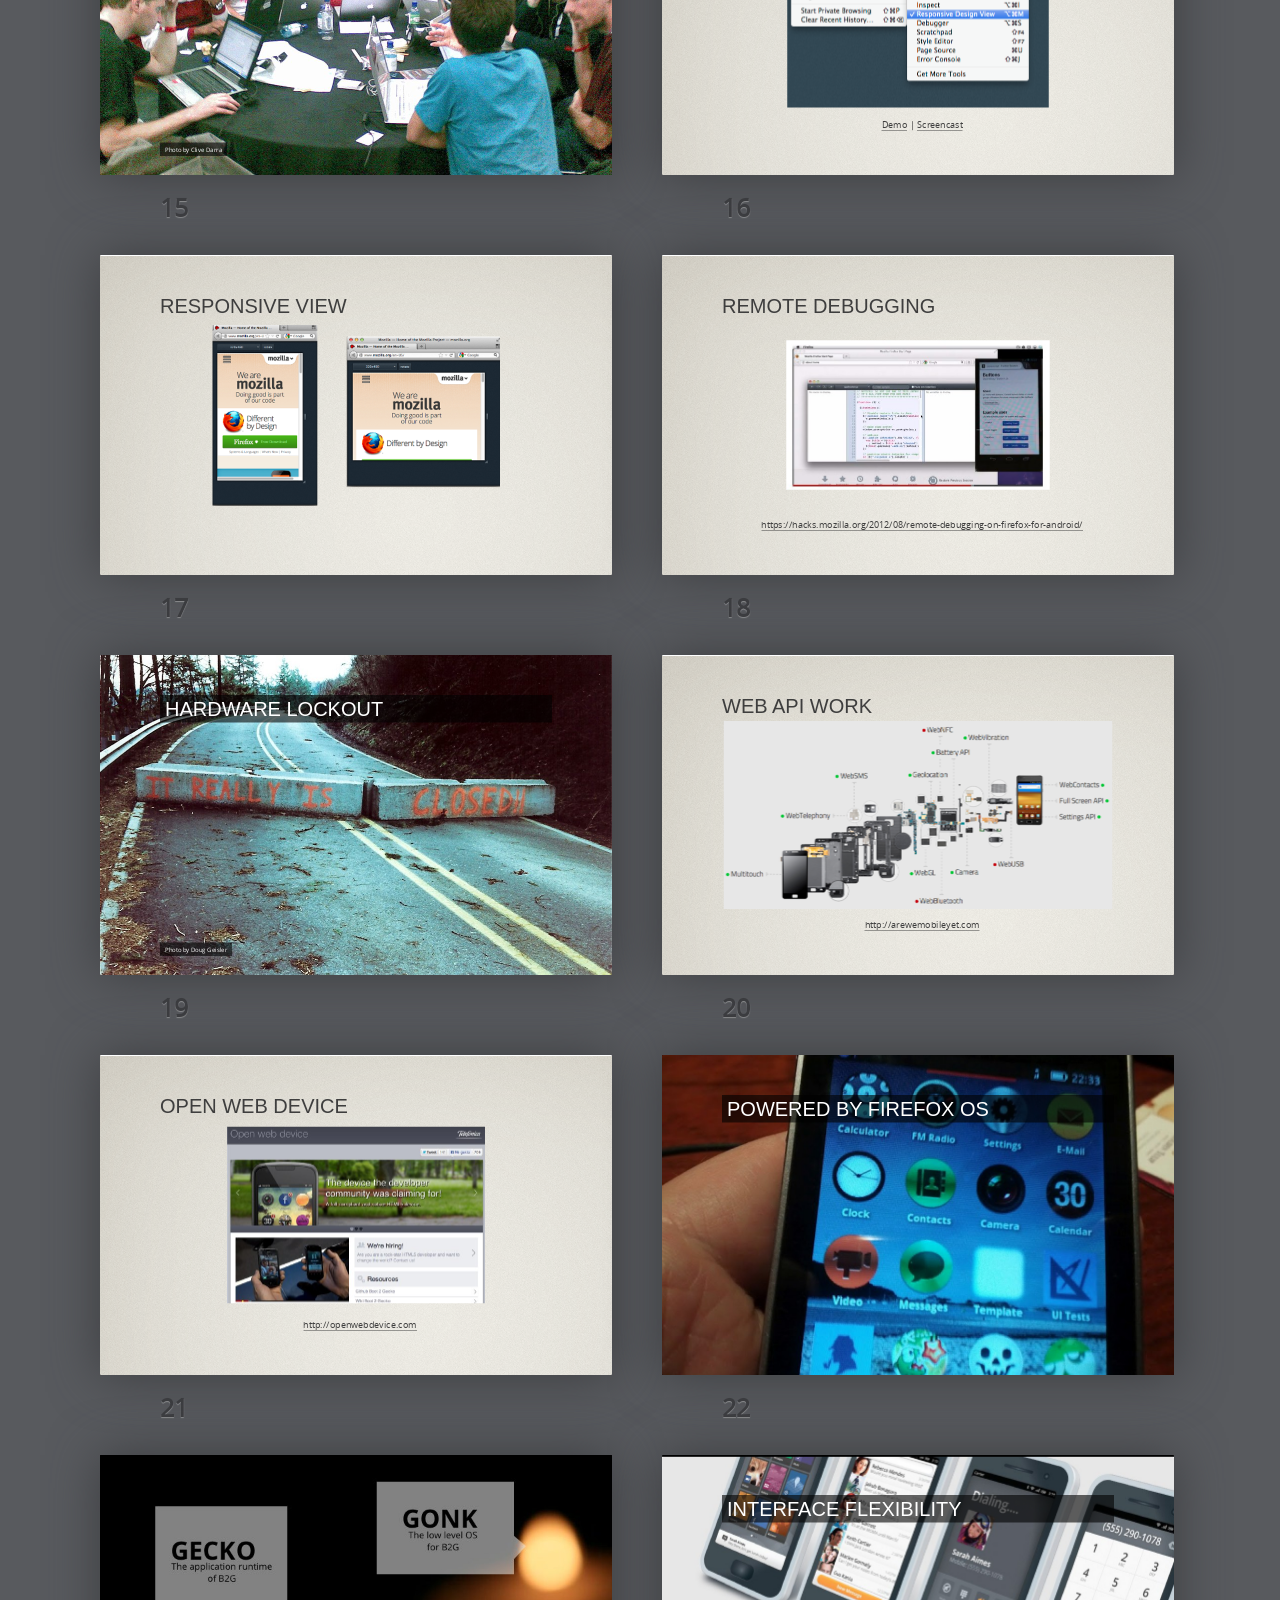
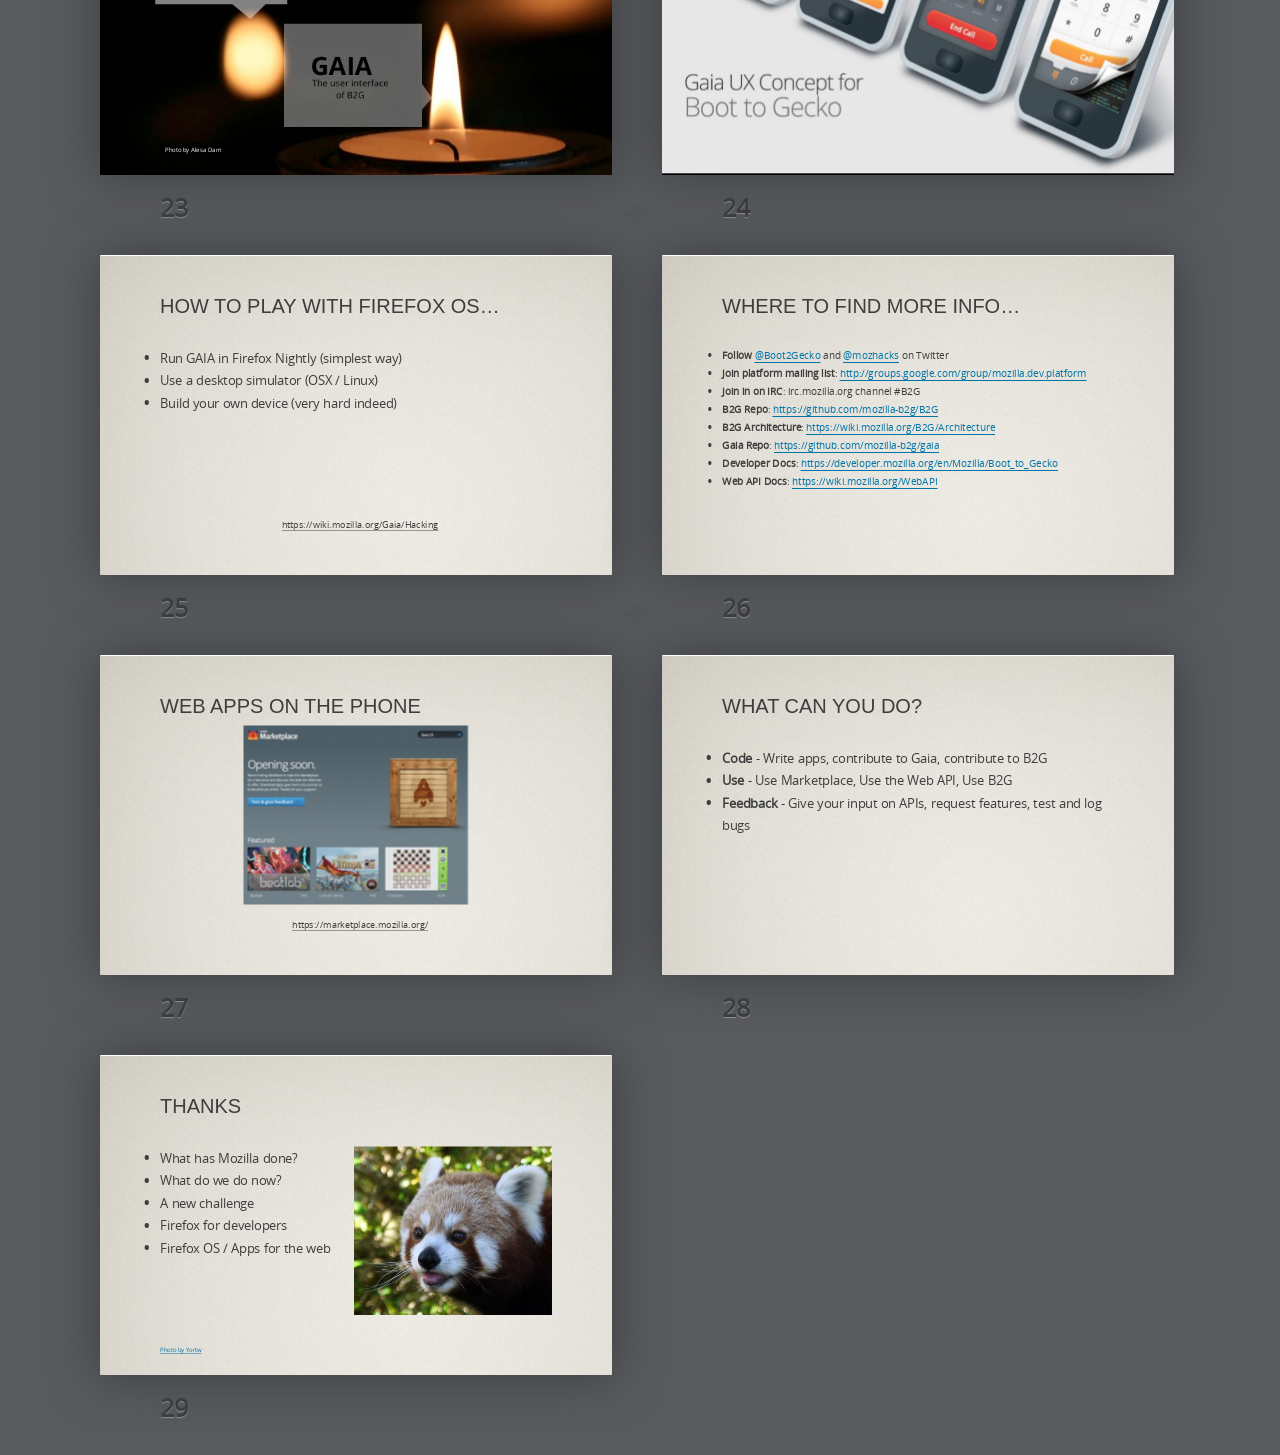
==== commit 27529a04: "new demo, new effects" ====
--- a/mozilla-and-the-new-web-challenge/index.html
+++ b/mozilla-and-the-new-web-challenge/index.html
@@ -1,5 +1,5 @@
 <!DOCTYPE HTML>
-<html lang="en-US">
+<html lang="en-US" class="fade">
 <!-- <html lang="en-US" class="nonumbers"> -->
 <!-- ^ if you want no numbers on the slides add a "nonumbers" class to the HTML element -->
 <head>
@@ -82,7 +82,8 @@
 			<header>
 				<h2>What Mozilla did&hellip;</h2>
 			</header>
-			<img src="pictures/ie6.png" class="middle" alt="About Internet Explorer 6 info">
+			
+			<img src="pictures/ie6.png" class="middle shadow" alt="About Internet Explorer 6 info">
 
 		<footer class="notes">
 			Explain that without Mozilla, Internet Explorer would be the dominant browser, 
@@ -98,8 +99,7 @@
 			<header>
 				<h2>What Mozilla did&hellip;</h2>
 			</header>
-			<img src="pictures/browserlympics.png" class="middle" alt="Browser Logos">
-
+			<img src="pictures/browserlympics.png" alt="Browser Logos" class="middle">
 			<footer class="notes"> 
 				Firefox (and Opera) also paved the way for other browsers both to be released 
 				open source and support web standards. Even IE now does a lot to support and 
--- a/mozilla-and-the-new-web-challenge/themes/mozilla/styles/style.css
+++ b/mozilla-and-the-new-web-challenge/themes/mozilla/styles/style.css
@@ -15,11 +15,11 @@
 
 body:after {
 	position:absolute;
-	top:0;
-	right:10px;
-	width:153px;
-	height:41px;
-	background:url(../images/tab-2.png);
+	top: 0;
+	right: 10px;
+	width: 153px;
+	height: 41px;
+	background: url(../images/tab-2.png);
 	content:'';
 	}
 
@@ -38,9 +38,83 @@
 	color:rgb(62,62,62);
 	}
 
+/* 
+	No numbering in the progress bar:
+  add "nonumbers" class to <html> 
+*/
 .nonumbers .full .slide:after{
 	content: '';
 	}
+
+/* 
+	Smooth fading in between slides: 
+	add "fade" class to <html>
+*/
+.fade .full .slide section {
+	-webkit-transition: opacity 1s;
+		 -moz-transition: opacity 1s;
+	    -ms-transition: opacity 1s;
+       -o-transition: opacity 1s;
+	        transition: opacity 1s;
+  opacity: 0;
+}
+.fade .full .slide:target section { 
+	opacity: 1; 
+}
+.fade .full .slide { 
+	background: url(../images/bg-sandstone-2.png); 
+}
+/* 
+	Picture frame
+*/
+.frame {
+	display:block;
+}
+.shadow {
+	 box-shadow: 5px 10px 10px rgba(0,0,0,.35);
+}
+.frame img {
+
+  border: 5px solid #f8f8f8; z-index: 2; display: block; 
+}
+.frame::after {
+  content: '';
+  display: block;
+  position: absolute;
+  top: -10px;
+  left: 50%;
+  margin-left: -10px;
+  width: 20px;
+  height: 20px;
+  -webkit-transform: rotate(45deg);
+  -moz-transform: rotate(45deg );
+  -ms-transform: rotate(45deg );
+  -o-transform: rotate(45deg );
+  transform: rotate(45deg);
+  border-style: solid;
+  border-color: #666;
+  border-width: 1px 0 0 1px;
+}
+.frame::before {
+  content: '';
+  display: block;
+  width: 5px;
+  height: 5px;
+  background-image: 
+    -webkit-linear-gradient(top, #f1f1f1 0%, #333 80%, #000 95%);
+  background-image:
+    -moz-linear-gradient(to bottom, #f1f1f1 0%, #333 80%, #000 95%);
+  background-image: 
+    linear-gradient(to bottom, #f1f1f1 0%, #333 80%, #000 95%);
+  border-radius: 50%;
+  border: 1px solid #666;
+  position: absolute;
+  top: -15px;
+  left: 50%;
+  margin-left: -3px;
+}
+
+
 
 /* Header */
 .slide header {
@@ -97,6 +171,7 @@
 /* Quote */
 .slide blockquote {
 	font-style:italic;
+	font-size: 35px;
 	}
 .slide blockquote:before {
 	position:absolute;
@@ -105,6 +180,10 @@
 	font:200px/1 'Open Sans', sans-serif;
 	content:'\201C'; /* ldquo */
 	}
+blockquote .quotesource {
+	font-size: 20px;
+	text-align: right;
+}
 
 /* Lists */
 .slide ol,
@@ -135,6 +214,17 @@
 		counter-increment:list;
 		content:counter(list)'.';
 		}
+  /* Inner navigation */
+  .inner li {
+    opacity: 0.05;
+    -webkit-transition: opacity 1s;
+	     -moz-transition: opacity 1s;
+	       -o-transition: opacity 1s;
+            transition: opacity 1s;
+	  }
+  .inner .active {
+    opacity: 1;
+  }
 
 /* Code */
 .slide pre {
@@ -187,7 +277,9 @@
 	}
 	.slide.cover .byline {
 		color: #fff;
+		background:rgba(0,0,0,0.7);
 		text-align: right;
+		padding: 5px 10px;
 		position: absolute;
 		bottom: 10px;
 		right: 10px;
@@ -258,6 +350,7 @@
 	-o-transform:translate(-50%, -50%);
 	transform:translate(-50%, -50%);
 	}
+	
 
 /* List
 ---------------------------------------- */
@@ -387,7 +480,7 @@
 			}
 		.full .slide:after {
 			position:absolute;
-			bottom:48px;
+			bottom:20px;
 			right:90px;
 			font-size: 16px;
 			color:rgba(62,62,62,0.6);
@@ -399,6 +492,7 @@
 			-ms-transform:scale(1);
 			-o-transform:scale(1);
 			transform:scale(1);
+			padding: 40px 120px;
 			}
 		.full .slide.cover {
 			z-index:1;
@@ -412,7 +506,7 @@
 .full .progress {
 	position:absolute;
 	right:118px;
-	bottom:49px;
+	bottom:20px;
 	left:118px;
 	border-radius:2px;
 	border:2px solid rgba(62,62,62, 0.3);
@@ -433,20 +527,32 @@
 	}
 	
 /* special content styles */
+.full .talkdescription {
+	display: none;
+}
+
 .byline{
 	position: absolute;
 	font-size: 15px;
 	text-align: right;
-	width: 750px;
-	top: 140px;
+	bottom: 70px;
+	right: 125px;
 	}
 .right {
 	float: right;
+	padding-left: 20px;
+	position: relative;
+	}
+.left {
+	float: left;
+	position: relative;
+	padding-right: 100px;
 	}
 .credits {
-	font-size: 10px;
+	font-size: 12px;
 	position: absolute;
-	bottom: 10px;
+	bottom: 40px;
+	left: 120px;
 	}
 .demourl {
 	font-size: 18px;
@@ -468,11 +574,33 @@
 .longlist {
 	font-size: 20px;
 	}
-.slide ul.longlist > li:before {
+.slide ul.longlist  li:before {
 	content:'\2022'; /* bull */
 	line-height:1.1;
 	font-size:30px;
 	}
+
+ul.oneline li { 
+	display: inline; 
+	padding-right: 1em; 
+	}
+ul.oneline li::before, ul.inner li::before { 
+	content: '';
+}
+ul.inline li { 
+	display: inline; 
+	padding-right: 0.2em; 
+	}
+ul.inline li::before { 
+	content: '';
+	}
+ul.inline li::after { 
+	content: ', ';
+	}
+ul.inline li:last-child::after {	
+	content: '.';	
+	}
+
 /* Notes */		
 .full .notes {
 	display:none;
@@ -494,4 +622,54 @@
 }
 .list .slide:hover .notes {
 	bottom: 15px;
-}+}
+
+/* Live demos */
+
+* [contenteditable] {
+    display: block;
+    white-space: pre;
+    padding: 10px;
+    transition: 1s;
+    -webkit-transition: 1s;
+  }
+* [contenteditable]:focus {
+  background: #f8f8f8;
+
+}
+
+/* 	Animations */
+
+.full .slide:target .swing {
+  -moz-animation: swing linear 2s infinite;
+  -moz-transform-origin: 0 -55%;
+  -webkit-animation: swing ease-in-out 2s infinite;
+  -webkit-transform-origin: 0 -55%;
+  -o-animation: swing ease-in-out 2s infinite;
+  -o-transform-origin: 0 -55%;
+  animation: swing ease-in-out 2s infinite;
+  transform-origin: 0 -55%;
+}
+@-moz-keyframes swing {
+  0%   { -moz-transform: rotate3d(0deg,0,0) translate3d(-50%, -50%, 0); }
+  25%  { -moz-transform: rotate(3deg) translate(-50%, -50%); }
+  50%  { -moz-transform: rotate(0deg) translate(-50%, -50%); }
+  75%  { -moz-transform: rotate(-3deg) translate(-50%, -50%); }
+  100% { -moz-transform: rotate(0deg) translate(-50%, -50%); }
+}
+@-webkit-keyframes swing {
+  0%   {-webkit-transform: rotate(-3deg) translate(-50%, -50%); }
+  50%  {-webkit-transform: rotate(3deg) translate(-50%, -50%); }
+  100% {-webkit-transform: rotate(-3deg) translate(-50%, -50%); }
+}
+
+@-o-keyframes swing {
+  0%   { -o-transform: rotate(-3deg) translate(-50%, -50%); }
+  50%  { -o-transform: rotate(3deg) translate(-50%, -50%); }
+  100% { -o-transform: rotate(-3deg) translate(-50%, -50%); }
+}
+@keyframes swing {
+  0%   { transform: rotate(-3deg) translate(-50%, -50%); }
+  50%  { transform: rotate(3deg) translate(-50%, -50%); }
+  100% { transform: rotate(-3deg) translate(-50%, -50%); }
+}
